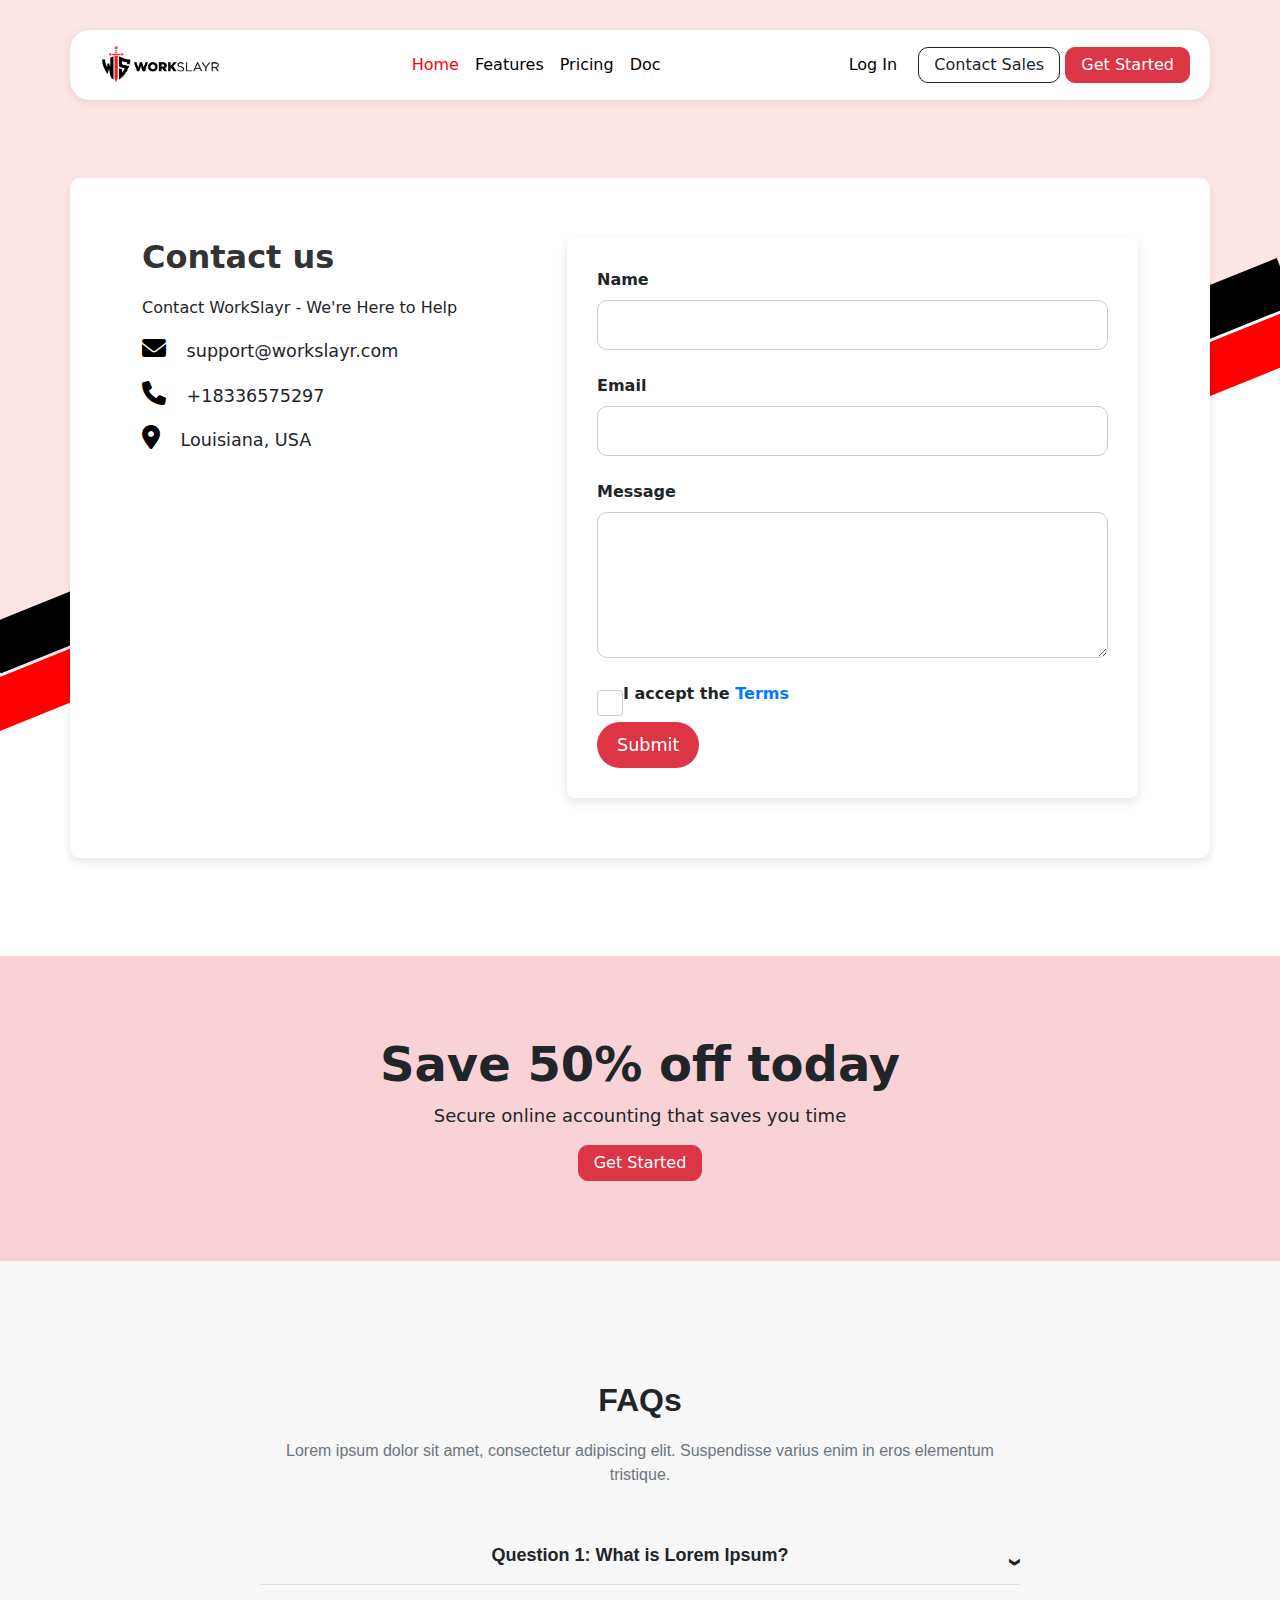
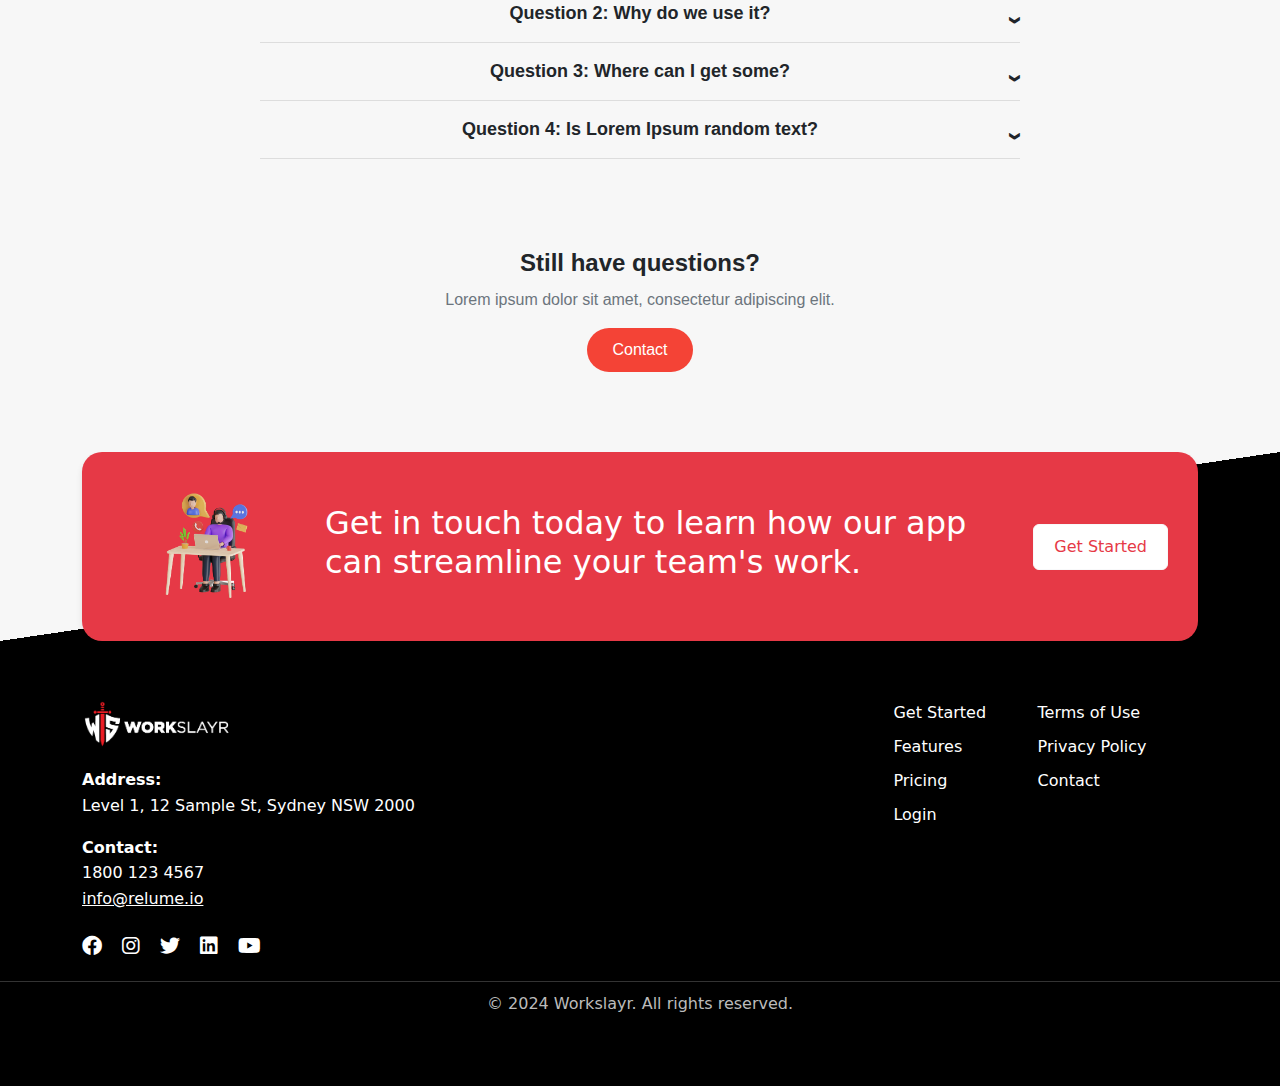
==== contact.html @ 3f245676 "Add files via upload" ====
<!DOCTYPE html>
<html lang="en">

<head>
    <meta charset="UTF-8">
    <meta name="viewport" content="width=device-width, initial-scale=1.0">
    <title>WorkSlayr</title>

    <!-- Bootstrap CSS -->
    <link href="https://cdn.jsdelivr.net/npm/bootstrap@5.3.0-alpha1/dist/css/bootstrap.min.css" rel="stylesheet">

    <!-- FontAwesome Icons -->
    <link href="https://cdnjs.cloudflare.com/ajax/libs/font-awesome/6.0.0/css/all.min.css" rel="stylesheet">
    <link rel="stylesheet" href="./css/style.css">
    <!-- Custom CSS -->
    <style>
  
    </style>
</head>

<body>
    <header>
        <!-- Navbar Section -->
        <div class="nav-container">
            <nav class="navbar navbar-expand-lg navbar-custom container">
                <!-- Brand -->
                <a class="navbar-brand" href="#">
                    <img src="./img/logo.png" alt="Logo">
                </a>

                <!-- Toggle button for mobile view -->
                <button class="navbar-toggler" type="button" data-toggle="collapse" data-target="#navbarNav"
                    aria-controls="navbarNav" aria-expanded="false" aria-label="Toggle navigation">
                    <i class="fa-solid fa-bars"></i>
                </button>

                <!-- Links -->
                <div class="collapse navbar-collapse" id="navbarNav">
                    <ul class="navbar-nav mx-auto">
                        <li class="nav-item active">
                            <a class="nav-link" href="#">Home</a>
                        </li>
                        <li class="nav-item">
                            <a class="nav-link" href="#">Features</a>
                        </li>
                        <li class="nav-item">
                            <a class="nav-link" href="#">Pricing</a>
                        </li>
                        <li class="nav-item">
                            <a class="nav-link" href="#">Doc</a>
                        </li>
                    </ul>

                    <!-- Buttons -->
                    <div class="ml-lg-auto text-center">
                        <a class="login" href="#">Log In</a>
                        <a href="#" class="btn btn-outline-dark">Contact Sales</a>
                        <a href="#" class="btn btn-danger ml-lg-2">Get Started</a>
                    </div>
                </div>
            </nav>
        </div>
    </header>
    <main>

        <section class="contact-section-page py-5">
            <div class="design-br-cont-top">
                <span class="design-br-black"></span>
                <span class="design-br-red"></span>
              </div>
            <div class="container">
                <div class="row ">
                    <!-- Contact Info -->
                    <div class="col-lg-5 mb-5 mb-lg-0">
                        <h2 class="contact-heading">Contact us</h2>
                        <p>Contact WorkSlayr - We're Here to Help</p>
                        <div class="contact-info">
                            <p><i class="fas fa-envelope"></i> support@workslayr.com</p>
                            <p><i class="fas fa-phone"></i> +18336575297</p>
                            <p><i class="fas fa-map-marker-alt"></i> Louisiana, USA</p>
                        </div>
                    </div>

                    <!-- Contact Form -->
                    <div class="col-lg-7">
                        <form id="contactForm" class="contact-form">
                            <div class="mb-4">
                                <label for="name" class="form-label">Name</label>
                                <input type="text" class="form-control" id="name" required>
                                <div class="form-error" id="nameError">Please enter your name.</div>
                            </div>
                            <div class="mb-4">
                                <label for="email" class="form-label">Email</label>
                                <input type="email" class="form-control" id="email" required>
                                <div class="form-error" id="emailError">Please enter a valid email.</div>
                            </div>
                            <div class="mb-4">
                                <label for="message" class="form-label">Message</label>
                                <textarea class="form-control" id="message" rows="5" required></textarea>
                                <div class="form-error" id="messageError">Please enter your message.</div>
                            </div>
                            <div class="form-check mb-3">
                                <input type="checkbox" class="form-check-input" id="termsCheck" required>
                                <label class="form-check-label" for="termsCheck">
                                    I accept the <a href="#" class="terms">Terms</a>
                                </label>
                                <div class="form-error" id="termsError">You must accept the terms.</div>
                            </div>
                            <div class="form-success" id="formSuccess">Thank you! Your message has been sent.</div>
                            <button type="submit" class="btn btn-custom">Submit</button>
                        </form>
                    </div>
                </div>
            </div>
            <div class="design-br-cont-bottom">
                <span class="design-br-black"></span>
                <span class="design-br-red"></span>
              </div>
        </section>
        <section class="cta-50">
            <div class="container text-center">
                <h1>Save 50% off today</h1>
                <p>Secure online accounting that saves you time</p>
                <a href="#" class="btn btn-danger">Get Started</a>
            </div>
        </section>

        <section class="faq-section-body">
            <div class="faq-section">
                <h2>FAQs</h2>
                <p>Lorem ipsum dolor sit amet, consectetur adipiscing elit. Suspendisse varius enim in eros elementum
                    tristique.
                </p>

                <div class="faq-item">
                    <div class="faq-question">Question 1: What is Lorem Ipsum?</div>
                    <div class="faq-answer">Answer: Lorem Ipsum is simply dummy text of the printing and typesetting
                        industry.
                    </div>
                </div>

                <div class="faq-item">
                    <div class="faq-question">Question 2: Why do we use it?</div>
                    <div class="faq-answer">Answer: It is a long established fact that a reader will be distracted by
                        the readable
                        content of a page.</div>
                </div>

                <div class="faq-item">
                    <div class="faq-question">Question 3: Where can I get some?</div>
                    <div class="faq-answer">Answer: There are many variations of passages of Lorem Ipsum available.
                    </div>
                </div>

                <div class="faq-item">
                    <div class="faq-question">Question 4: Is Lorem Ipsum random text?</div>
                    <div class="faq-answer">Answer: No, it is not random text. It has roots in a piece of classical
                        Latin
                        literature from 45 BC.</div>
                </div>
            </div>

            <div class="contact-section">
                <h4>Still have questions?</h4>
                <p>Lorem ipsum dolor sit amet, consectetur adipiscing elit.</p>
                <button class="btn">Contact</button>
            </div>

        </section>

        <section class="contact-banner-body contact-banner-bg-black ">
            <div class="container">
                <div class="contact-banner">
                    <!-- Left image (use a placeholder or your own image URL) -->
                    <img src="./img/2.png" alt="Contact Illustration">

                    <!-- Text section -->
                    <div class="text-section">
                        <h4>Get in touch today to learn how our app can streamline your team's work.</h4>
                    </div>

                    <!-- Button section -->
                    <div>
                        <button class="btn btn-light">Get Started</button>
                    </div>
                </div>
            </div>
        </section>


    </main>

    <!-- Footer Section -->
    <footer class="footer">
        <div class="footer-container container">
            <div class="row">
                <!-- Footer Left: Logo and Contact Info -->
                <div class="footer-left col-md-8">
                    <h3><img src="./img/logo-white.png" alt="WorkSlayr Logo" width="150"></h3>
                    <address>
                        <strong>Address:</strong><br>
                        Level 1, 12 Sample St,
                        Sydney NSW 2000
                    </address>
                    <p><strong>Contact:</strong><br>
                        1800 123 4567<br>
                        <a href="mailto:info@relume.io">info@relume.io</a>
                    </p>

                    <!-- Social Media Icons -->
                    <div class="social-icons">
                        <a href="#"><i class="fab fa-facebook"></i></a>
                        <a href="#"><i class="fab fa-instagram"></i></a>
                        <a href="#"><i class="fab fa-twitter"></i></a>
                        <a href="#"><i class="fab fa-linkedin"></i></a>
                        <a href="#"><i class="fab fa-youtube"></i></a>
                    </div>
                </div>

                <!-- Footer Right: Navigation Links -->
                <div class="footer-right col-md-4 d-flex">
                    <ul>
                        <li><a href="#">Get Started</a></li>
                        <li><a href="#">Features</a></li>
                        <li><a href="#">Pricing</a></li>
                        <li><a href="#">Login</a></li>
                    </ul>
                    <ul>
                        <li><a href="#">Terms of Use</a></li>
                        <li><a href="#">Privacy Policy</a></li>
                        <li><a href="#">Contact</a></li>
                    </ul>
                </div>
            </div>
        </div>
        <!-- Footer Bottom -->
        <div class="footer-bottom">
            © 2024 Workslayr. All rights reserved.
        </div>
    </footer>

    <!-- Bootstrap JS and dependencies -->
    <script src="https://code.jquery.com/jquery-3.5.1.slim.min.js"></script>
    <script src="https://cdn.jsdelivr.net/npm/@popperjs/core@2.9.2/dist/umd/popper.min.js"></script>
    <script src="https://stackpath.bootstrapcdn.com/bootstrap/4.5.2/js/bootstrap.min.js"></script>
    <script src="https://cdnjs.cloudflare.com/ajax/libs/OwlCarousel2/2.3.4/owl.carousel.min.js"></script>
    <script>
        // Select all FAQ questions
        const questions = document.querySelectorAll('.faq-question');

        // Loop through each question
        questions.forEach(question => {
            // Add click event listener
            question.addEventListener('click', () => {
                // Close all other answers
                questions.forEach(q => {
                    if (q !== question) {
                        q.classList.remove('active');
                        q.nextElementSibling.style.display = 'none';
                    }
                });

                // Toggle the clicked question's answer
                question.classList.toggle('active');
                const answer = question.nextElementSibling;
                if (answer.style.display === 'block') {
                    answer.style.display = 'none';
                } else {
                    answer.style.display = 'block';
                }
            });
        });
    </script>
    <!-- Custom JavaScript for Form Validation -->
    <script>
        $(document).ready(function () {
            $('#contactForm').on('submit', function (event) {
                event.preventDefault();

                // Clear error messages
                $('.form-error').hide();
                let hasError = false;

                // Validate Name
                if ($('#name').val().trim() === '') {
                    $('#nameError').show();
                    hasError = true;
                }

                // Validate Email
                const emailPattern = /^[^ ]+@[^ ]+\.[a-z]{2,3}$/;
                if (!$('#email').val().match(emailPattern)) {
                    $('#emailError').show();
                    hasError = true;
                }

                // Validate Message
                if ($('#message').val().trim() === '') {
                    $('#messageError').show();
                    hasError = true;
                }

                // Validate Terms Checkbox
                if (!$('#termsCheck').is(':checked')) {
                    $('#termsError').show();
                    hasError = true;
                }

                // If no errors, show success message
                if (!hasError) {
                    $('#formSuccess').show();
                    setTimeout(function () {
                        $('#formSuccess').hide();
                        $('#contactForm')[0].reset(); // Reset form after submission
                    }, 3000);
                }
            });
        });
    </script>

</body>

</html>
---- css/style.css ----
/*Custom Navbar Styling*/
   .navbar-custom {
       background-color: #fff;
       border-radius: 20px;
       padding: 10px 20px;
       box-shadow: 0px 2px 10px rgba(0, 0, 0, 0.1);
   }

   .login,
   .navbar-custom .nav-link {
       color: black;
       font-weight: 500;
   }

   .navbar-custom .nav-link:hover {
       color: red;
   }

   .navbar-custom .nav-item.active .nav-link {
       color: red;
   }

   .btn-outline-dark {
       border-radius: 10px;
       font-weight: 500;
       padding: 5px 15px;
   }

   .btn-danger {
       border-radius: 10px;
       padding: 5px 15px;
       font-weight: 500;
   }

   .navbar-brand img {
       height: 40px;
   }

   .nav-container {
       background-color: #ffe6e6;
       padding: 30px 0;
   }

   .login {
       padding: .5rem 1rem;
       text-decoration: none;
   }

   .login:hover {
       color: red;
       text-decoration: none;
   }


   /* Responsive Adjustments */
   @media (max-width: 992px) {

       /* Tablets */
       .navbar-custom {
           padding: 10px 10px;
       }

       .nav-container {
           padding: 20px 0;
       }

       .btn-outline-dark,
       .btn-danger {
           padding: 5px 10px;
       }
   }

   @media (max-width: 768px) {

       /* Mobile */
       .navbar-custom {
           padding: 10px;
       }

       .navbar-collapse {
           text-align: center;
       }

       .navbar-nav {
           display: block;
       }

       .btn-outline-dark,
       .btn-danger {
           width: 100%;
           margin-top: 10px;
       }

       .navbar-brand img {
           height: 35px;
       }

       .nav-container {
           padding: 15px 0;
       }
   }

   @media (max-width: 576px) {

       /* Smaller Mobile */
       .navbar-custom {
           padding: 8px;
       }

       .navbar-brand img {
           height: 30px;
       }

       .btn-outline-dark,
       .btn-danger {
           width: 100%;
           margin-top: 8px;
           padding: 5px;
       }

       .nav-container {
           padding: 10px 0;
       }

       .contact-banner {
           flex-direction: column;
       }

       .landing-section .col-md-6:first-child h1 {
           font-size: 40px;
       }

       .landing-section .col-md-6:first-child.text-section p {
           margin-top: 20px;
           font-size: 16px;
       }

       .landing-section .col-md-6:first-child {
           text-align: center;
           margin-bottom: 20px;
       }

       .design-br-top .design-block {
           left: 18% !important;
       }

       .brand-section {
           max-width: 80%;
           margin: 0 auto;
       }

       .hero-content {
           max-width: 80%;
           margin: 0 auto;
       }
   }

   /*=== Hero section ==*/

   /* Custom Styles */
   .hero-section {
       background-color: #ffe6e6;
       padding: 60px 0;
       position: relative;
   }

   .hero-content {
       padding-right: 50px;
   }

   .hero-content h1 {
       font-size: 3rem;
       font-weight: bold;
   }

   .hero-content p {
       font-size: 1.2rem;
       margin-top: 20px;
       color: #555;
   }

   .hero-content .btn-danger {
       padding: 10px 25px;
       font-size: 1.2rem;
       font-weight: 500;
       margin-top: 20px;
   }

   .hero-image {
       position: relative;
   }

   .hero-image img {
       max-width: 100%;
   }

   .floating-task,
   .floating-clock-in {
       position: absolute;
       background-color: #fff;
       padding: 10px 20px;
       box-shadow: 0px 4px 15px rgba(0, 0, 0, 0.1);
       border-radius: 10px;
       display: flex;
       align-items: center;
   }

   .floating-task {
       top: -20px;
       left: -30px;
   }

   .floating-clock-in {
       top: 20%;
       right: -50px;
   }

   .floating-clock-in i {
       margin-right: 10px;
   }

   /* Responsive Design */
   @media (max-width: 992px) {

       /* Tablet */
       .hero-content {
           padding-right: 0;
       }

       .floating-task,
       .floating-clock-in {
           display: none;
       }
   }

   @media (max-width: 768px) {

       /* Mobile */
       .contact-banner img {
           margin-right: 0 !important;
       }

       .contact-banner .text-section h4 {
           font-size: 20px !important;
       }

       .hero-content h1 {
           font-size: 1.5rem;
       }

       .hero-content p {
           font-size: 1rem;
       }

       .hero-content .btn-danger {
           padding: 8px 20px;
           font-size: 1rem;
       }

       .contact-banner img {
           margin-right: 0;
       }

       .design-br-top .design-red {
           width: 115px !important;
       }

       .design-br-top .design-block {
           width: 115px !important;
           top: -70px !important;
       }

       .carousel-section .container {
           padding: 80px 0;
       }

       .carousel-section {
           padding: 50px 0 !important;
       }
   }

   /*== contact banner ==*/

   .contact-banner {
       background-color: #e63946;
       /* Red background */
       border-radius: 20px;
       padding: 30px;
       color: white;
       display: flex;
       justify-content: space-between;
       align-items: center;
       box-shadow: 0px 4px 6px rgba(0, 0, 0, 0.1);
   }

   .contact-banner img {
       width: 193px;
       height: auto;
       margin-right: 20px;
   }

   .contact-banner .text-section h4 {
       font-size: 32px;
   }

   .contact-banner .text-section {
       flex: 1;
   }

   .contact-banner .btn {
       background-color: white;
       color: #e63946;
       padding: 10px 20px;
   }

   section.contact-banner-body {
       position: relative;
       display: flex;
   }

   .contact-banner-bg-black {
       background-color: #f7f7f7;
       z-index: -1;
   }

   .contact-banner-bg-pink:after {
       content: "";
       background: linear-gradient(to right bottom, #ffe6e6 50%, #ffffff 50%);
       width: 100%;
       height: 70%;
       position: absolute;
       z-index: -1;
   }

   .contact-banner-bg-black:after {
       content: "";
       background: linear-gradient(to left top, #000 50%, #f7f7f7 50%);
       width: 100%;
       height: 100%;
       position: absolute;
       z-index: -1;
   }

   /*== Brand Section ==*/
   .brand-section {
       text-align: center;
       padding: 80px 0;
   }

   .brand-section h2 {
       font-size: 28px;
       font-weight: bold;
       margin-bottom: 10px;
   }

   .brand-section p {
       font-size: 16px;
       color: #6c757d;
       margin-bottom: 40px;
   }

   .brand-logos {
       margin: 0px;
   }

   .brand-logos img {
       max-width: 150px;
       margin: 0 15px;
       transition: transform 0.3s;
   }

   .brand-logos img:hover {
       transform: scale(1.1);
   }



   /*== Features section ==*/
   /* Section styling */
   .carousel-section {
       padding: 100px 0;
       text-align: center;
       position: relative;
   }

   .carousel-section h2 {
       font-size: 28px;
       font-weight: bold;
   }

   .carousel-section p {
       font-size: 16px;
       color: #6c757d;
   }

   .feature-card {
       background-color: #fff;
       border-radius: 10px;
       padding: 20px;
       box-shadow: 0px 4px 8px rgba(0, 0, 0, 0.1);
       text-align: left;
   }

   .owl-carousel .owl-nav .owl-prev {
       transform: rotateY(180deg);
   }

   .feature-card-img {
       display: block;
       position: relative;
       max-width: 384px;
       height: 240px;
       /* overflow: hidden; */

   }

   /*------------------------*/
   .design-br-top .design-red {
       transform: skew(-30deg, 9deg) rotateZ(150deg);
       width: 160px;
       left: -1%;
   }

   .design-br-top .design-block {
       left: 8%;
       width: 145px;
       transform: skew(-30deg, 9deg) rotateZ(150deg);
       top: -89px;
       background: linear-gradient(to left bottom, #000 50%, #fff 50%);
   }

   /*-----------------------*/
   .feature-card-img img {
       height: 100%;
       /* overflow: hidden; */
   }

   .carousel-section .owl-carousel .owl-dots.disabled,
   .carousel-section .owl-carousel .owl-nav.disabled {
       display: block;
   }

   /* .carousel-section .owl-carousel .owl-nav button span {
       background: none;
       border: none;
       font-size: 24px;
       color: #333;
       cursor: pointer;
   } */

   .footer-right ul li a:hover,
   .carousel-section .owl-carousel .owl-nav button:hover span {
       color: #e63946;
   }

   /* 
   .carousel-section .owl-nav {
       position: absolute;
       right: 20px;
       bottom: -50px;
   }

   .carousel-section .owl-dots {
       position: absolute;
       left: 20px;
       bottom: -50px;
   } */

   /* .carousel-section .owl-dots .owl-dot span {
       width: 12px;
       height: 12px;
       background: #ddd;
       border-radius: 50%;
       display: inline-block;
   } */
   /* 
   .carousel-section .owl-dots .owl-dot.active span {
       background: #e63946;
   }

   .carousel-section .owl-carousel .owl-item {
       padding: 0 15px;
   } */



   .landing-section {
       min-height: 100vh;
       background: linear-gradient(to left bottom, #f8d2d6 50%, #ffffff 50%);
       padding: 80px 0px;
   }

   .text-section h1 {
       font-size: 48px;
       font-weight: bold;
   }

   .text-section p {
       margin-top: 20px;
       font-size: 18px;
   }

   .app-store-buttons {
       margin-top: 30px;
   }

   .phone-img {
       max-width: 300px;
       width: 100%;
   }

   .app-store-buttons img {
       width: 120px;
   }


   /*== cta-50 ==*/
   .cta-50 {
       background-color: #f8d2d6;
       padding: 80px 0;
       margin: 50px 0 0;
   }

   .cta-50 h1 {
       font-size: 48px;
       font-weight: 700;
   }

   .cta-50 p {
       font-size: 18px;
       font-weight: 400;
   }

   /*==  ==*/

   .testimonials-section {
       background-color: #f8f9fa;
       padding: 130px 0;
       position: relative;
       overflow: hidden;
   }

   .testimonials-section .container {
       margin: 120px auto;
   }

   .testimonial-card {
       border: none;
       box-shadow: 0 2px 10px rgba(0, 0, 0, 0.1);
       margin-bottom: 30px;
       padding: 20px;
       border-radius: 10px;
   }

   .testimonial-card img {
       width: 50px !important;
       margin-right: 15px;
   }

   .rating i {
       font-size: 1rem;
   }

   .carousel-section .owl-dots,
   .carousel-section .owl-nav,
   .integration .owl-dots,
   .integration .owl-nav,
   .testimonials-section .owl-dots,
   .testimonials-section .owl-nav {
       position: absolute;
       margin: 10px 0 !important;
       bottom: 0;
   }

   .carousel-section .owl-nav,
   .integration .owl-nav,
   .testimonials-section .owl-nav {
       right: 0;
       margin: 0;
   }

   .carousel-section .owl-nav button.owl-prev,
   .carousel-section .owl-nav button.owl-next,
   .integration .owl-nav button.owl-prev,
   .integration .owl-nav button.owl-next,
   .testimonials-section .owl-nav button.owl-prev,
   .testimonials-section .owl-nav button.owl-next {

       border-radius: 50%;
       color: rgba(228, 45, 26, 1);
       font-size: 24px;
       width: 48px;
       height: 48px;
       border: 1px solid rgba(152, 162, 179, 1);
       line-height: 36px;
       text-align: center;
       margin: 0 5px;
   }

   .carousel-section .owl-nav button:hover,
   .testimonials-section .owl-nav button:hover,
   .integration .owl-nav button:hover {
       background-color: rgba(228, 45, 26, 1) !important;
   }

   .carousel-section .owl-dots .owl-dot span,
   .integration .owl-dots .owl-dot span,
   .testimonials-section .owl-dots .owl-dot span {
       background-color: #ddd;
       border-radius: 50%;
       display: inline-block;
       height: 12px;
       width: 12px;
       margin: 5px;
   }

   .carousel-section .owl-dots .owl-dot.active span,
   .integration .owl-dots .owl-dot.active span,
   .testimonials-section .owl-dots .owl-dot.active span {
       background-color: #e63946;
   }

   .owl-carousel {
       padding-bottom: 80px;
   }

   /*----------------*/

   span.design-block {
       position: absolute;
       display: inline-block;
       overflow: hidden;
       /* z-index: -999; */
       right: -1%;
       transform: skew(-10deg, -10deg) rotateZ(180deg);
       width: 50px;
       background: black;
       height: 50px;
       bottom: 0;
   }

   .design-br-bottom,
   .design-br-top,
   .design-br {
       position: relative;
   }

   span.design-red {
       position: absolute;
       display: inline-block;
       overflow: hidden;
       /* z-index: -999; */
       right: -1%;
       transform: skew(-10deg, -10deg) rotateZ(180deg);
       width: 137px;
       /* top: 0; */
       background: red;
       height: 50px;
   }

   .design-br-bottom .design-red,
   .design-br-bottom .design-block {
       left: -1%;
   }

   .design-br-bottom .design-red {
       bottom: 0;
   }

   .design-br-bottom .design-block {
       top: 0;
   }

   /*-------------------*/

   /****/

   .pricing-section {
       background: linear-gradient(168deg, #fdd9d9 60%, #ffffff 40%);
       padding: 60px 0;
   }

   .pricing-card {
       border: none;
       box-shadow: 0 2px 10px rgba(0, 0, 0, 0.1);
       border-radius: 8px;
       padding: 30px;
       background-color: #fff;
       transition: all 0.3s ease;
   }

   .pricing-card:hover {
       transform: translateY(-10px);
   }

   .pricing-card .price {
       font-size: 2.5rem;
       font-weight: bold;
   }

   .pricing-card .price span {
       font-size: 1rem;
   }

   .pricing-card .btn {
       background-color: #ff473d;
       color: #fff;
       padding: 10px 20px;
       border-radius: 5px;
       font-size: 1rem;
   }

   .pricing-card .btn:hover {
       background-color: #e53b30;
   }

   .feature-list {
       list-style: none;
       padding: 0;
       margin: 20px 0 0;
   }

   .feature-list li {
       margin-bottom: 10px;
   }

   .feature-list li i {
       color: #28a745;
       margin-right: 10px;
   }

   /*===============*/

   .integration {
       background-color: #FFEAE9;
       padding: 100px 0;
   }

   .icon-container {
       width: 100px;
       /* Fixed width */
       height: 100px;
       /* Fixed height */
       margin: 0 auto;
       /* Center the container */
       display: flex;
       align-items: center;
       justify-content: center;
       flex-wrap: wrap;
   }

   .icon-container img {
       max-width: 100%;
       max-height: 100%;
       object-fit: contain;
   }

   .section-title {
       text-align: center;
       margin-bottom: 20px;
   }

   .integration .owl-carousel .item {
       background: #fff;
       border-radius: 15px;
       padding: 15px;
       margin: 10px;
       text-align: center;
       box-shadow: 0 10px 15px rgba(0, 0, 0, 0.1);
   }

   .integration .owl-carousel .item img {
       margin-bottom: 15px;
   }

   .integration .owl-carousel .item h5 {
       margin-top: 10px;
       font-size: 18px;
   }

   /* 
   .integration .owl-dots .owl-dot {
       background-color: #f96c6c;
       width: 10px;
       height: 10px;
       display: inline-block;
       margin: 5px;
       border-radius: 50%;
   }

   .integration .owl-dots .owl-dot.active {
       background-color: #f96c6c;
   }

   .integration .owl-nav .owl-prev,
   .integration .owl-nav .owl-next {
       font-size: 24px;
       color: #f96c6c;
   } */

   /*==============*/

   .faq-section-body {
       font-family: Arial, sans-serif;
       background-color: #f7f7f7;
       padding: 80px 0;
   }

   .faq-section {
       max-width: 800px;
       margin: 0 auto;
       padding: 40px 20px;
       text-align: center;
   }

   .faq-section h2 {
       font-weight: bold;
       margin-bottom: 20px;
   }

   .faq-section p {
       color: #6c757d;
       margin-bottom: 40px;
   }

   .faq-item {
       border-bottom: 1px solid #ddd;
       padding: 15px 0;
   }

   .faq-question {
       font-size: 18px;
       font-weight: bold;
       cursor: pointer;
       position: relative;
   }

   .faq-question::after {
       content: "\203A";
       /* Down arrow */
       font-size: 27px;
       position: absolute;
       right: 0;
       transition: transform 0.5s ease;
       transform: rotateZ(90deg);
   }

   .faq-question.active::after {
       transform: rotate(270deg);
       /* Rotate arrow */
   }

   .faq-answer {
       display: none;
       padding: 10px 0;
       font-size: 16px;
       color: #333;
   }

   .contact-section {
       text-align: center;
       margin-top: 50px;
   }

   .contact-section h4 {
       font-weight: bold;
       margin-bottom: 10px;
   }

   .contact-section p {
       color: #6c757d;
   }

   .contact-section .btn {
       background-color: #f44336;
       color: white;
       border-radius: 25px;
       padding: 10px 25px;
       border: none;
       cursor: pointer;
   }

   /*==========*/


   /* Footer styling */
   .footer {
       background-color: #000;
       /* Black background */
       color: #fff;
       /* White text */
       padding: 60px 0;
   }

   /* .footer-container {
    max-width: 1200px;
    margin: 0 auto;
    display: flex;
    justify-content: space-between;
    flex-wrap: wrap;
  }
  .footer-left {
    max-width: 400px;
  } */
   .footer-left h3 {
       margin-bottom: 20px;
   }

   .footer-left address,
   .footer-left p {
       line-height: 1.6;
   }

   .footer-left a {
       color: #fff;
   }

   /* Social media icons */
   .social-icons {
       margin-top: 20px;
   }

   .social-icons a {
       margin-right: 15px;
       font-size: 20px;
       color: #fff;
       transition: color 0.3s;
   }

   .social-icons a:hover {
       color: #f44336;
       /* Red on hover */
   }

   /* Footer right links */
   /* .footer-right {
    display: flex;
    flex-wrap: wrap;
    max-width: 400px;
    justify-content: space-between;
  } */
   .footer-right {
       justify-content: space-evenly;
   }

   .footer-right ul {
       list-style: none;
       padding: 0;
   }

   .footer-right ul li {
       margin-bottom: 10px;
   }

   .footer-right ul li a {
       color: #fff;
       text-decoration: none;
   }

   /* Footer bottom copyright */
   .footer-bottom {
       text-align: center;
       margin-top: 20px;
       border-top: 1px solid #333;
       padding: 10px 0;
       color: #bbb;
   }

   /* Mobile responsive */
   @media (max-width: 768px) {
       .footer-container {
           flex-direction: column;
           align-items: center;
       }

       .footer-left,
       .footer-right {
           max-width: 100%;
           text-align: center;
       }
   }

   /*---------------------------*/
   .ws-bg-none {
       background: none;
   }

   .pricing-section-page {
       padding: 60px 0;
       background-color: #ffffff;
   }


   .pricing-section-page .pricing-header {
       text-align: center;
       margin-bottom: 30px;
   }

   .pricing-section-page .pricing-header h2 {
       font-weight: 700;
       margin-bottom: 10px;
   }

   .pricing-section-page .pricing-header p {
       color: #6c757d;
   }

   .pricing-section-page .toggle-container {
       display: flex;
       justify-content: center;
       align-items: center;
       margin-bottom: 30px;
   }

   .pricing-section-page .toggle-container button {
       border: 1px solid #000;
       background-color: white;
       color: black;
       padding: 10px 20px;
       cursor: pointer;
       transition: background-color 0.3s ease;
   }

   .pricing-section-page .toggle-container button.active {
       background-color: #e74c3c;
       border-color: #e74c3c;
   }


   .pricing-section-page .pricing-card {
       padding: 20px;
       border-radius: 10px;
       text-align: center;
       margin-bottom: 0px;
       transition: transform 0.3s;
       box-shadow: none;
   }

   .pricing-section-page .pricing-card:hover {
       transform: translateY(-10px);
   }

   .pricing-section-page .pricing-card h3 {
       font-size: 1.5rem;
       font-weight: 700;
   }

   .pricing-section-page .pricing-card .price span {
       font-size: 2.5rem;
       font-weight: 700;
       color: #e74c3c;
   }

   .pricing-section-page .pricing-card p {
       color: #6c757d;
   }

   .pricing-section-page tbody tr .btn-started,
   .pricing-section-page .pricing-card .btn-started {
       background-color: #e74c3c;
       border: none;
       color: white;
       padding: 10px 20px;
       margin-top: 15px;
       border-radius: 5px;
       width: 100%;
   }

   .pricing-section-page .pricing-features {
       width: 100%;
       text-align: left;
       margin-bottom: 20px;
   }

   .pricing-section-page .feature-table {
       background-color: #fff;
       border-collapse: collapse;
       margin-top: 20px;
       /* overflow: hidden; */
       display: inline-table;
   }


   .pricing-section-page .feature-table th:first-child {
       align-content: flex-end;
   }

   .pricing-section-page .feature-table th,
   .pricing-section-page .feature-table td {
       padding: 15px;
   }

   .pricing-section-page .feature-table tbody tr:nth-child(odd) {
       background-color: #fdd9d9;
   }

   .pricing-section-page .feature-table td {
       text-align: center;
   }

   .pricing-section-page .check-mark {
       color: green;
       font-size: 1.2rem;
   }

   /* Responsive layout for tablets */
   @media (max-width: 991px) {
       .pricing-section-page .pricing-card h3 {
           font-size: 1.3rem;
       }

       .pricing-section-page .pricing-card .price {
           font-size: 2rem;
       }

       .pricing-section-page .pricing-card .btn-started {
           padding: 8px 15px;
           font-size: 14px;
       }

       .pricing-section-page .feature-table th,
       .pricing-section-page .feature-table td {
           padding: 10px;
       }
   }

   /* Mobile adjustments */
   @media (max-width: 768px) {


       .pricing-section-page .pricing-card h3 {
           font-size: 1.2rem;
       }

       .pricing-section-page .pricing-card .price {
           font-size: 1.8rem;
       }

       .pricing-section-page .pricing-card .btn-started {
           padding: 7px 14px;
           font-size: 13px;
       }

       .pricing-section-page .pricing-card {
           margin-bottom: 20px;
       }

       .pricing-section-page .feature-table th,
       .pricing-section-page .feature-table td {
           padding: 8px;
       }

       .pricing-section-page .pricing-toggle {
           display: block;
           margin-bottom: 20px;
           text-align: center;
       }
       .pricing-section-page .pricing-card .price span{
        font-size: 1.5rem;
       }
   }

   /* Mobile layout - stack pricing cards vertically */
   @media (max-width: 576px) {
       .pricing-section-page .pricing-toggle {
           margin-bottom: 15px;
       }

       .pricing-section-page .pricing-card h3 {
           font-size: 1.1rem;
       }

       .pricing-section-page .pricing-card .price {
           font-size: 1.6rem;
       }

       .pricing-section-page .pricing-card .btn-started {
           padding: 6px 12px;
           font-size: 12px;
       }

       .pricing-section-page .feature-table th,
       .pricing-section-page .feature-table td {
           padding: 5px;
       }

       .pricing-section-page .feature-table {
           display: block;
       }

       .cta-50 h1 {
           font-size: 40px;
       }

       .cta-50 p {
           font-size: 16px;
       }
   }

   .pricing-section-page .feature-table tr td:first-child {
       width: 40%;
       text-align: left;
   }

   .pricing-section-page .feature-table tr td {
       width: 20%;
   }


   /******************/

   .features-section,
   .contact-section-page {
       position: relative;
       overflow-x: hidden;
   }

   .features-section {
       padding: 100px 0;
   }

   .design-br-fet-top {
       position: absolute;
       top: 15%;
       width: 100%;
   }
   .design-br-fet-top .design-block {
    position: absolute;
    display: inline-block;
    overflow: hidden;
    /* z-index: -999; */
    right: -1%;
    transform: skew(-10deg, -10deg) rotateZ(180deg);
    width: 120px;
    background: black;
    height: 50px;
    bottom: 10px;
}
   .design-br-fet-top .design-red {
    position: absolute;
    display: inline-block;
    overflow: hidden;
    /* z-index: -999; */
    right: -1%;
    transform: skew(-10deg, -10deg) rotateZ(180deg);
    width: 250px;
    /* top: 0; */
    background: red;
    height: 50px;
}
   .design-br-fet-bottom{
    position: absolute;
    top: 35%;
   }
   .design-br-fet-bottom .design-block {
    position: relative;
    display: inline-block;
    /* overflow: hidden; */
    /* z-index: -999; */
    left: -4%;
    transform: skew(-10deg, -10deg) rotateZ(180deg);
    width: 100px;
    background: black;
    height: 50px;
    bottom: 0;
}
.design-br-fet-bottom .design-red {
    position: absolute;
    display: inline-block;
    overflow: hidden;
    z-index: -1;
    transform: skew(-10deg, -10deg) rotateZ(180deg);
    width: 211px;
    top: -100%;
    background: red;
    height: 50px;
    left: -5%;
}
   .features-section::before {
       height: 15% !important;
   }
   .features-section::before,
   .contact-section-page:before {
       content: "";
       background: #ffe6e6;
       width: 100%;
       display: block;
       height: 20%;
       top: 0;
       position: absolute;
       z-index: -9;
   }

   .features-section::after {
       height: 20% !important;
       top: 15% !important;
   }
   .features-section::after,
   .contact-section-page::after {
       content: "";
       background: linear-gradient(to right bottom, #ffe6e6 50%, #ffffff 50%);
       width: 100%;
       display: block;
       height: 50%;
       top: 20%;
       position: absolute;
       z-index: -9;
   }

   .design-br-cont-top {
       position: absolute;
       right: -1%;
       transform: rotateZ(-22deg);
       top: 20%;
       z-index: -1;
   }

   .design-br-cont-bottom {
       position: absolute;
       left: -1%;
       transform: rotateZ(-22deg);
       top: 60%;
       z-index: -1;
   }

   .design-br-black {
       width: 155px;
       height: 50px;
       background: black;
       display: inline-block;
   }

   .design-br-red {
       display: inline-block;
       width: 170px;
       height: 50px;
       background-color: red;
       bottom: -80%;
       left: -15%;
       position: absolute;
   }

   .contact-section-page .row {
       background-color: white;
       padding: 60px;
       border-radius: 10px;
       box-shadow: 0 4px 8px rgba(0, 0, 0, 0.1);
   }

   .contact-heading {
       font-size: 2rem;
       font-weight: bold;
       margin-bottom: 20px;
       color: #333;
   }

   .contact-info {
       font-size: 1.1rem;
       margin-bottom: 30px;
   }

   .contact-info i {
       font-size: 1.5rem;
       color: black;
       margin-right: 15px;
   }

   .contact-form {
       background-color: #fff;
       border-radius: 8px;
       padding: 30px;
       box-shadow: 0px 4px 12px rgba(0, 0, 0, 0.1);
   }

   .btn-custom {
       background-color: #dc3545;
       color: white;
       padding: 10px 20px;
       font-size: 1.1rem;
       border-radius: 30px;
       border: none;
   }

   .btn-custom:hover {
       background-color: #c82333;
   }

   .form-check-input {
       margin-top: 0.5rem;
   }

   .terms {
       color: #007bff;
       text-decoration: none;
   }

   .terms:hover {
       text-decoration: underline;
   }

   .contact-form label {
       font-weight: bold;
   }

   .contact-form input,
   .contact-form textarea {
       border-radius: 10px;
       padding: 12px;
       font-size: 1rem;
       border: 1px solid #ccc;
   }

   .contact-form input:focus,
   .contact-form textarea:focus {
       border-color: #dc3545;
       outline: none;
       box-shadow: 0 0 5px rgba(220, 53, 69, 0.4);
   }

   .form-error {
       color: #dc3545;
       font-size: 0.9rem;
       display: none;
   }

   .form-success {
       color: #28a745;
       font-size: 0.9rem;
       display: none;
   }

   @media (max-width: 768px) {
       .contact-info p {
           font-size: 1rem;
       }
       
   .integration .item h5{
    font-size: 16px;
   }
   }

   /*******************/
   .features-section .row .col {
       padding: 10px;
   }

   .features-section .row .col img {
       height: 240px;
   }

   .integration .item {
    text-align: center;
    background: #fff;
    padding: 10px;
    border-radius: 10px;
    box-shadow: 0px 4px 12px rgba(0, 0, 0, 0.1);
}
.integration .col {
    padding: 10px;
}
.integration .icon-container {
    margin: 10px auto;
}
.features-integration {
    margin: 101px 0;
}
.integration .design-br-top .design-red {
    top: -40px;
}
.integration .design-br-top .design-block {
    top: -127px;
}
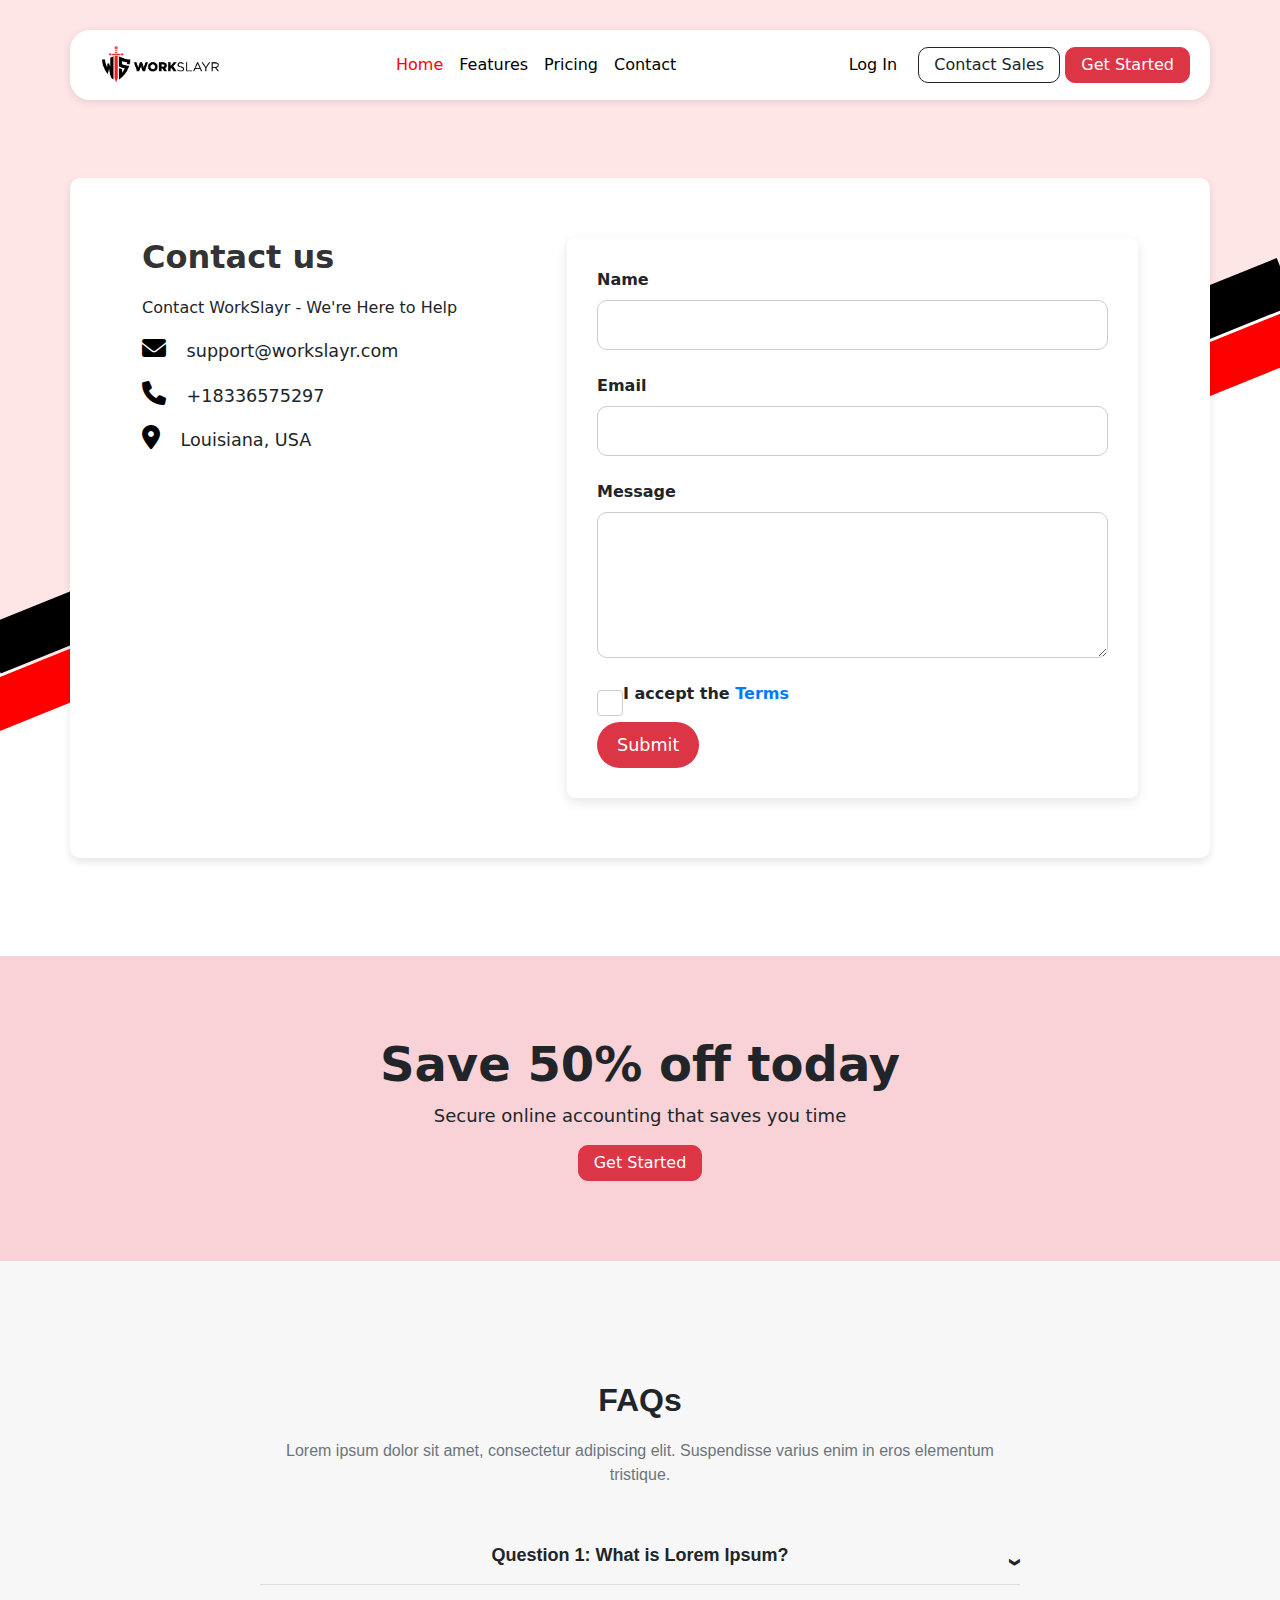
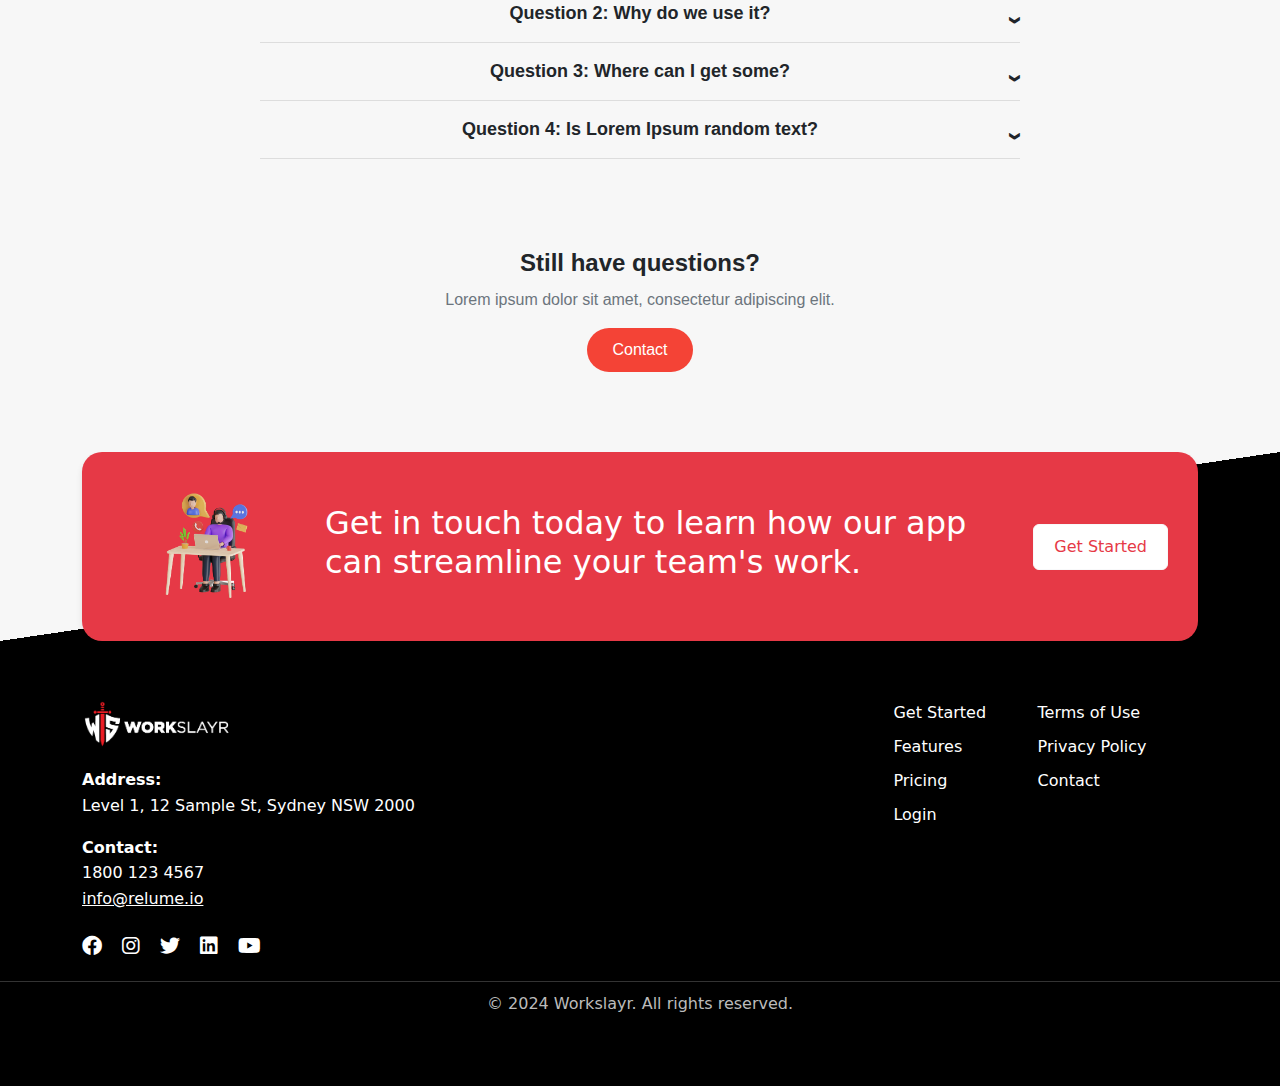
==== commit e750512f: "Update contact.html" ====
--- a/contact.html
+++ b/contact.html
@@ -36,20 +36,20 @@
 
                 <!-- Links -->
                 <div class="collapse navbar-collapse" id="navbarNav">
-                    <ul class="navbar-nav mx-auto">
-                        <li class="nav-item active">
-                            <a class="nav-link" href="#">Home</a>
-                        </li>
-                        <li class="nav-item">
-                            <a class="nav-link" href="#">Features</a>
-                        </li>
-                        <li class="nav-item">
-                            <a class="nav-link" href="#">Pricing</a>
-                        </li>
-                        <li class="nav-item">
-                            <a class="nav-link" href="#">Doc</a>
-                        </li>
-                    </ul>
+                     <ul class="navbar-nav mx-auto">
+            <li class="nav-item active">
+              <a class="nav-link" href="index.html">Home</a>
+            </li>
+            <li class="nav-item">
+              <a class="nav-link" href="features.html">Features</a>
+            </li>
+            <li class="nav-item">
+              <a class="nav-link" href="price.html">Pricing</a>
+            </li>
+            <li class="nav-item">
+              <a class="nav-link" href="contact.html">Contact</a>
+            </li>
+          </ul>
 
                     <!-- Buttons -->
                     <div class="ml-lg-auto text-center">
@@ -320,4 +320,4 @@
 
 </body>
 
-</html>+</html>
